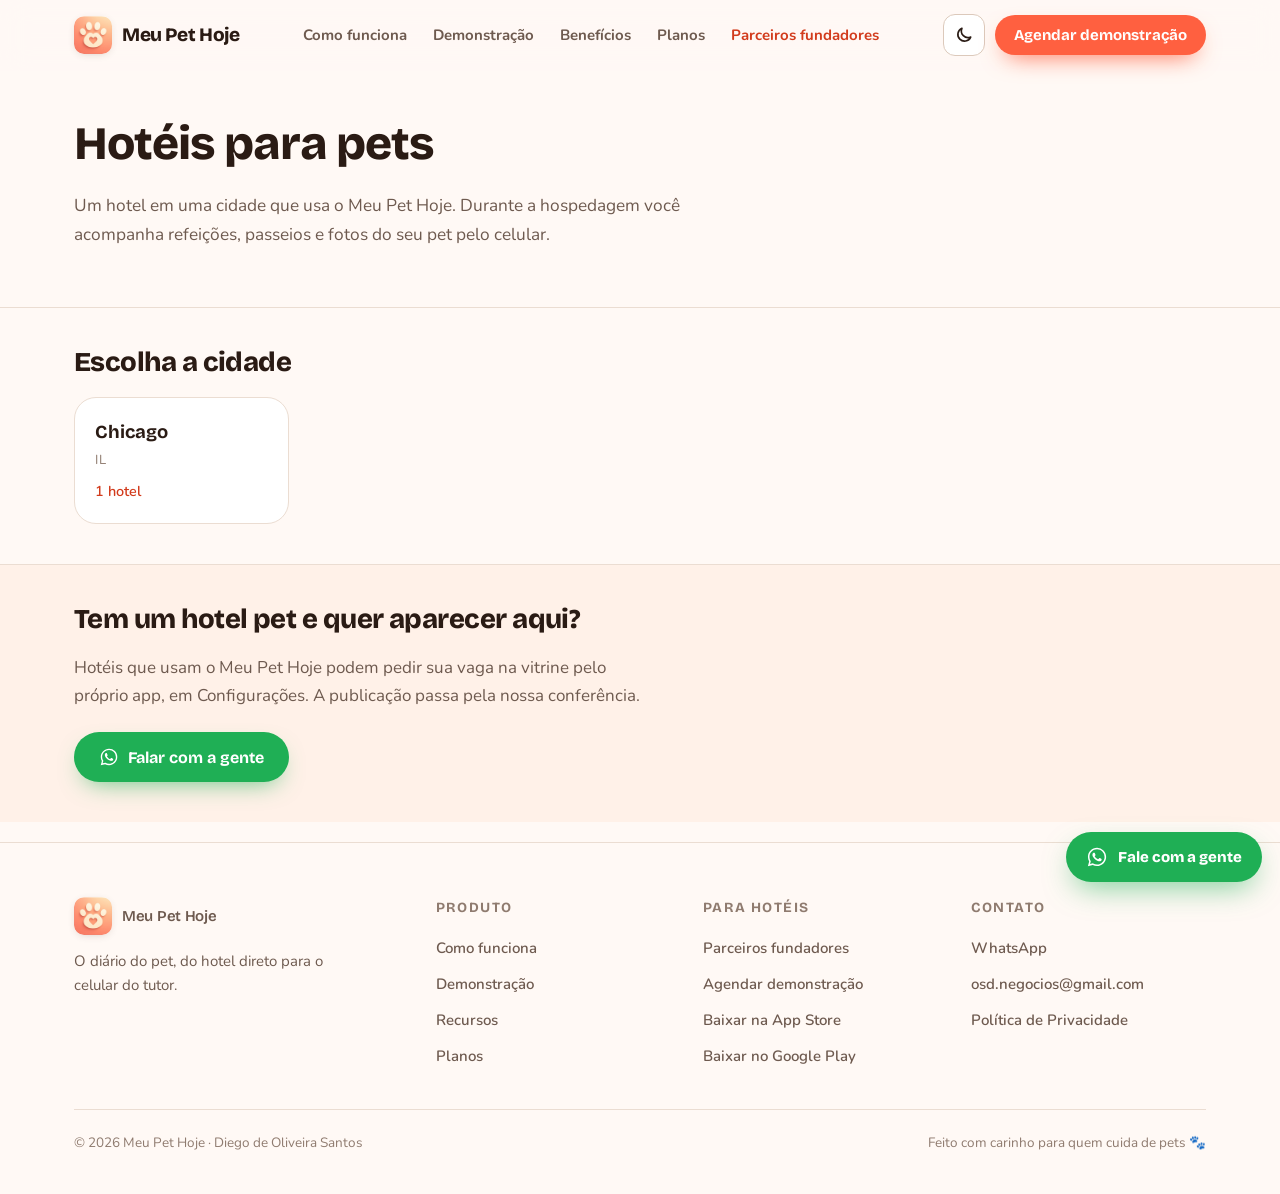
==== hoteis/index.html @ f94c90bd "feat: vitrine no ar — /hoteis/ sai do 404 Diego informou a um hotel real (Curitiba, 20 pets/dia) que" ====
<!doctype html>
<html lang="pt-BR">
<head>
<meta charset="utf-8" />
<meta name="viewport" content="width=device-width, initial-scale=1" />
<title>Hotéis para pets no Brasil — Meu Pet Hoje</title>
<meta name="description" content="Encontre hotéis para pets que mostram o dia do seu pet pelo celular: fotos, refeições e passeios em tempo real. 1 hotel em 1 cidade." />
<link rel="canonical" href="https://meupethoje.com.br/hoteis/" />
<meta name="robots" content="index, follow" />
<meta name="theme-color" content="#FF6040" />
<meta property="og:type" content="website" />
<meta property="og:locale" content="pt_BR" />
<meta property="og:site_name" content="Meu Pet Hoje" />
<meta property="og:title" content="Hotéis para pets no Brasil — Meu Pet Hoje" />
<meta property="og:description" content="Encontre hotéis para pets que mostram o dia do seu pet pelo celular: fotos, refeições e passeios em tempo real. 1 hotel em 1 cidade." />
<meta property="og:url" content="https://meupethoje.com.br/hoteis/" />
<meta property="og:image" content="https://meupethoje.com.br/assets/img/og-image.jpg" />
<meta name="twitter:card" content="summary_large_image" />
<link rel="icon" href="/favicon.ico" sizes="any" />
<link rel="icon" type="image/png" sizes="32x32" href="/assets/img/favicon-32.png" />
<link rel="apple-touch-icon" href="/assets/img/apple-touch-icon.png" />
<link rel="manifest" href="/site.webmanifest" />
<link rel="preload" href="/assets/fonts/bricolage-grotesque-latin-800-normal.woff2" as="font" type="font/woff2" crossorigin />
<link rel="preload" href="/assets/fonts/nunito-latin-400-normal.woff2" as="font" type="font/woff2" crossorigin />
<link rel="stylesheet" href="/assets/css/site.css?v=4" />
<link rel="stylesheet" href="/assets/css/vitrine.css?v=1" />
<script type="application/ld+json">{"@context":"https://schema.org","@type":"BreadcrumbList","itemListElement":[{"@type":"ListItem","position":1,"name":"Hotéis para pets","item":"https://meupethoje.com.br/hoteis/"}]}</script>
</head>
<body>
<svg width="0" height="0" style="position:absolute" aria-hidden="true">
  <symbol id="i-wa" viewBox="0 0 24 24"><path fill="currentColor" d="M12.04 2C6.58 2 2.13 6.45 2.13 11.91c0 1.75.46 3.45 1.32 4.95L2.05 22l5.25-1.38a9.9 9.9 0 0 0 4.74 1.21h.01c5.46 0 9.91-4.45 9.91-9.91 0-2.65-1.03-5.14-2.9-7.01A9.82 9.82 0 0 0 12.04 2Zm0 18.15h-.01a8.23 8.23 0 0 1-4.2-1.15l-.3-.18-3.12.82.83-3.04-.2-.31a8.2 8.2 0 0 1-1.26-4.38c0-4.54 3.7-8.24 8.25-8.24 2.2 0 4.27.86 5.83 2.42a8.18 8.18 0 0 1 2.41 5.83c0 4.54-3.7 8.23-8.23 8.23Zm4.52-6.16c-.25-.12-1.47-.72-1.69-.81-.23-.08-.39-.12-.56.13-.16.25-.64.81-.78.97-.14.17-.29.19-.54.06-.25-.12-1.05-.39-1.99-1.23-.74-.66-1.23-1.47-1.38-1.72-.14-.25-.02-.38.11-.51.11-.11.25-.29.37-.43.13-.15.17-.25.25-.42.08-.17.04-.31-.02-.43-.06-.13-.56-1.34-.76-1.84-.2-.48-.41-.42-.56-.43h-.48c-.17 0-.43.06-.66.31-.22.25-.86.85-.86 2.07 0 1.22.89 2.4 1.01 2.56.12.17 1.75 2.67 4.23 3.74.59.26 1.05.41 1.41.52.59.19 1.13.16 1.56.1.48-.07 1.47-.6 1.67-1.18.21-.58.21-1.07.14-1.18-.06-.1-.22-.16-.47-.29Z"/></symbol>
  <symbol id="i-gplay" viewBox="0 0 24 24"><path fill="#00D7FE" d="M3.6 2.3c-.3.3-.4.7-.4 1.3v16.8c0 .6.1 1 .4 1.3l.1.1 9.4-9.4v-.2L3.7 2.2z"/><path fill="#FFCE00" d="M16.2 15.5l-3.1-3.1v-.2l3.1-3.1.1.1 3.7 2.1c1.1.6 1.1 1.6 0 2.2l-3.7 2.1z"/><path fill="#FF3A44" d="M16.3 15.4L13.1 12.3l-9.5 9.4c.4.4.9.4 1.6.1l11.1-6.4"/><path fill="#00F076" d="M16.3 9.2L5.2 2.9c-.7-.4-1.2-.3-1.6.1l9.5 9.3z"/></symbol>
  <symbol id="i-apple" viewBox="0 0 24 24"><path fill="currentColor" d="M16.37 12.6c-.02-2.3 1.88-3.4 1.96-3.46-1.07-1.56-2.73-1.77-3.32-1.8-1.41-.14-2.76.83-3.48.83-.72 0-1.83-.81-3-.79-1.55.02-2.97.9-3.77 2.28-1.6 2.79-.41 6.92 1.16 9.18.76 1.11 1.67 2.35 2.87 2.31 1.15-.05 1.58-.75 2.97-.75 1.39 0 1.78.75 3 .72 1.24-.02 2.02-1.13 2.78-2.24.87-1.28 1.23-2.52 1.25-2.59-.03-.01-2.4-.92-2.42-3.69ZM14.1 5.82c.64-.77 1.07-1.85.95-2.92-.92.04-2.03.61-2.69 1.38-.59.68-1.1 1.77-.96 2.82 1.02.08 2.06-.52 2.7-1.28Z"/></symbol>
  <symbol id="i-menu" viewBox="0 0 24 24"><path fill="none" stroke="currentColor" stroke-width="2" stroke-linecap="round" d="M4 7h16M4 12h16M4 17h16"/></symbol>
  <symbol id="i-sun" viewBox="0 0 24 24"><g fill="none" stroke="currentColor" stroke-width="2" stroke-linecap="round"><circle cx="12" cy="12" r="4.2"/><path d="M12 2.5v2.2M12 19.3v2.2M2.5 12h2.2M19.3 12h2.2M5.3 5.3l1.6 1.6M17.1 17.1l1.6 1.6M5.3 18.7l1.6-1.6M17.1 6.9l1.6-1.6"/></g></symbol>
  <symbol id="i-moon" viewBox="0 0 24 24"><path fill="none" stroke="currentColor" stroke-width="2" stroke-linejoin="round" d="M20 14.5A8 8 0 0 1 9.5 4a8 8 0 1 0 10.5 10.5Z"/></symbol>
  <symbol id="i-mail" viewBox="0 0 24 24"><path fill="none" stroke="currentColor" stroke-width="2" stroke-linejoin="round" d="M3 6h18v12H3zM3 7l9 6 9-6"/></symbol>
</svg>
<a class="skip" href="#conteudo">Pular para o conteúdo</a>
<header class="nav" id="nav">
  <div class="wrap nav-inner">
    <a class="brand" href="/" aria-label="Meu Pet Hoje — página inicial"><img src="/assets/img/logo-96.png" width="38" height="38" alt="" /> Meu Pet Hoje</a>
    <nav class="nav-links" aria-label="Principal">
      <a href="/#como">Como funciona</a>
      <a href="/#demonstracao">Demonstração</a>
      <a href="/#beneficios">Benefícios</a>
      <a href="/#planos">Planos</a>
      <a href="/parceiros.html"  aria-current="page">Parceiros fundadores</a>
    </nav>
    <div class="nav-right">
      <button class="icon-btn" id="themeBtn" type="button" aria-label="Alternar tema"><svg><use href="#i-moon"/></svg></button>
      <a class="btn btn-primary btn-sm" data-wa="demo" href="https://wa.me/13129897348">Agendar demonstração</a>
      <button class="icon-btn menu-btn" id="menuBtn" type="button" aria-label="Abrir menu" aria-expanded="false" aria-controls="drawer"><svg><use href="#i-menu"/></svg></button>
    </div>
  </div>
</header>
<nav class="drawer" id="drawer" aria-label="Menu">
  <a class="dl" href="/#como">Como funciona</a>
  <a class="dl" href="/#demonstracao">Demonstração</a>
  <a class="dl" href="/#beneficios">Benefícios</a>
  <a class="dl" href="/#planos">Planos</a>
  <a class="dl" href="/parceiros.html">Parceiros fundadores</a>
  <a class="btn btn-wa" data-wa="demo" href="https://wa.me/13129897348"><svg><use href="#i-wa"/></svg> Agendar demonstração</a>
</nav>
<main id="conteudo">

<section class="vt-hero">
  <div class="wrap">
    <h1>Hotéis para pets</h1>
    <p class="vt-desc">Um hotel em uma cidade que usa o Meu Pet Hoje. Durante a hospedagem você acompanha refeições, passeios e fotos do seu pet pelo celular.</p>
  </div>
</section>

<section class="vt-bloco">
  <div class="wrap">
    <h2>Escolha a cidade</h2>
    <div class="vt-cidades">
      <a class="vt-cidade" href="/hoteis/chicago/">
        <strong>Chicago</strong>
        <span>IL</span>
        <em>1 hotel</em>
      </a>
    </div>
  </div>
</section>

<section class="vt-bloco vt-convite">
  <div class="wrap">
    <h2>Tem um hotel pet e quer aparecer aqui?</h2>
    <p>
      Hotéis que usam o Meu Pet Hoje podem pedir sua vaga na vitrine pelo
      próprio app, em Configurações. A publicação passa pela nossa conferência.
    </p>
    <a class="btn btn-wa" href="https://wa.me/13129897348?text=Ol%C3%A1!%20Tenho%20um%20hotel%20pet%20e%20quero%20aparecer%20na%20vitrine%20do%20Meu%20Pet%20Hoje."><svg><use href="#i-wa"/></svg> Falar com a gente</a>
  </div>
</section>

</main>
<footer class="ft">
  <div class="wrap">
    <div class="ft-grid">
      <div>
        <a class="brand" href="/"><img src="/assets/img/logo-96.png" width="38" height="38" alt="" /> Meu Pet Hoje</a>
        <p class="ft-note">O diário do pet, do hotel direto para o celular do tutor.</p>
      </div>
      <div>
        <h4>Produto</h4>
        <ul>
          <li><a href="/#como">Como funciona</a></li>
          <li><a href="/#demonstracao">Demonstração</a></li>
          <li><a href="/#recursos">Recursos</a></li>
          <li><a href="/#planos">Planos</a></li>
        </ul>
      </div>
      <div>
        <h4>Para hotéis</h4>
        <ul>
          <li><a href="/parceiros.html">Parceiros fundadores</a></li>
          <li><a data-wa="demo" href="https://wa.me/13129897348">Agendar demonstração</a></li>
          <li><a data-appstore href="https://apps.apple.com/br/app/meu-pet-hoje/id6774032771">Baixar na App Store</a></li>
          <li><a data-playstore href="https://play.google.com/store/apps/details?id=com.meupethoje.app">Baixar no Google Play</a></li>
        </ul>
      </div>
      <div>
        <h4>Contato</h4>
        <ul>
          <li><a data-wa="Olá! Tenho uma dúvida sobre o Meu Pet Hoje." href="https://wa.me/13129897348">WhatsApp</a></li>
          <li><a data-email="Contato — Meu Pet Hoje" href="mailto:osd.negocios@gmail.com">osd.negocios@gmail.com</a></li>
          <li><a href="/privacidade.html">Política de Privacidade</a></li>
        </ul>
      </div>
    </div>
    <div class="ft-made"><span>© <span id="year">2026</span> Meu Pet Hoje · Diego de Oliveira Santos</span><span>Feito com carinho para quem cuida de pets 🐾</span></div>
  </div>
</footer>
<a class="wa-fab" data-wa="demo" href="https://wa.me/13129897348" aria-label="Falar no WhatsApp"><svg><use href="#i-wa"/></svg><span class="t">Fale com a gente</span></a>
<script src="/assets/js/site.js?v=6"></script>

</body>
</html>
---- assets/css/site.css ----
/* =========================================================
   Meu Pet Hoje — estilos compartilhados por todas as páginas
   Identidade: coral #FF6040 · Nunito + Bricolage Grotesque
   ========================================================= */
@font-face{font-family:"Nunito";font-style:normal;font-weight:400;font-display:swap;src:url("../fonts/nunito-latin-400-normal.woff2") format("woff2")}
@font-face{font-family:"Nunito";font-style:normal;font-weight:600;font-display:swap;src:url("../fonts/nunito-latin-600-normal.woff2") format("woff2")}
@font-face{font-family:"Nunito";font-style:normal;font-weight:700;font-display:swap;src:url("../fonts/nunito-latin-700-normal.woff2") format("woff2")}
@font-face{font-family:"Nunito";font-style:normal;font-weight:800;font-display:swap;src:url("../fonts/nunito-latin-800-normal.woff2") format("woff2")}
@font-face{font-family:"Nunito";font-style:normal;font-weight:900;font-display:swap;src:url("../fonts/nunito-latin-900-normal.woff2") format("woff2")}
@font-face{font-family:"Bricolage Grotesque";font-style:normal;font-weight:600;font-display:swap;src:url("../fonts/bricolage-grotesque-latin-600-normal.woff2") format("woff2")}
@font-face{font-family:"Bricolage Grotesque";font-style:normal;font-weight:700;font-display:swap;src:url("../fonts/bricolage-grotesque-latin-700-normal.woff2") format("woff2")}
@font-face{font-family:"Bricolage Grotesque";font-style:normal;font-weight:800;font-display:swap;src:url("../fonts/bricolage-grotesque-latin-800-normal.woff2") format("woff2")}
:root {
  --bg: #FFF9F5;
  --surface: #FFFFFF;
  --surface-2: #FFF1E8;
  --ink: #2A1B14;
  --ink-soft: #6E5A4F;
  --ink-faint: #8f7b6f;
  --line: #EBDDD2;
  --line-strong: #DCC9BB;
  --accent: #FF6040;
  --accent-deep: #D23B1C;
  --accent-weak: #FFE4DB;
  --gold: #F0A338;
  --sage: #3F8A66;
  --sage-weak: #E3F1E9;
  --wa: #1FAF55;
  --shadow: 24px 32px 70px -40px rgba(74, 40, 24, .45);
  --shadow-sm: 0 2px 10px -4px rgba(74, 40, 24, .3);
  --radius: 22px;
  --maxw: 1180px;
  --display: "Bricolage Grotesque", "Nunito", system-ui, sans-serif;
  --body: "Nunito", system-ui, -apple-system, "Segoe UI", sans-serif;
  color-scheme: light;
}
@media (prefers-color-scheme: dark) {
  :root:not([data-theme="light"]) {
    --bg: #170E0A; --surface: #22150F; --surface-2: #2C1D14;
    --ink: #FBEFE7; --ink-soft: #C6A997; --ink-faint: #9e8274;
    --line: #38251B; --line-strong: #4A3123;
    --accent: #FF6F50; --accent-deep: #FF8C73; --accent-weak: #3A201A;
    --gold: #F4B157; --sage: #7FB89A; --sage-weak: #1d2c24;
    --shadow: 24px 32px 70px -40px rgba(0,0,0,.7); --shadow-sm: 0 2px 10px -4px rgba(0,0,0,.6);
    color-scheme: dark;
  }
}
:root[data-theme="dark"] {
  --bg: #170E0A; --surface: #22150F; --surface-2: #2C1D14;
  --ink: #FBEFE7; --ink-soft: #C6A997; --ink-faint: #9e8274;
  --line: #38251B; --line-strong: #4A3123;
  --accent: #FF6F50; --accent-deep: #FF8C73; --accent-weak: #3A201A;
  --gold: #F4B157; --sage: #7FB89A; --sage-weak: #1d2c24;
  --shadow: 24px 32px 70px -40px rgba(0,0,0,.7); --shadow-sm: 0 2px 10px -4px rgba(0,0,0,.6);
  color-scheme: dark;
}

* { box-sizing: border-box; }
html { scroll-behavior: smooth; -webkit-text-size-adjust: 100%; scroll-padding-top: 84px; }
body {
  margin: 0; background: var(--bg); color: var(--ink);
  font-family: var(--body); font-size: 17px; line-height: 1.6;
  -webkit-font-smoothing: antialiased; overflow-x: hidden;
}
@media (prefers-reduced-motion: reduce) {
  html { scroll-behavior: auto; }
  *, *::before, *::after { animation: none !important; transition: none !important; }
}
h1, h2, h3 { font-family: var(--display); font-weight: 800; line-height: 1.06; margin: 0; text-wrap: balance; letter-spacing: -.02em; }
p { margin: 0; }
a { color: inherit; text-decoration: none; }
img, video { max-width: 100%; }
:focus-visible { outline: 3px solid var(--accent); outline-offset: 3px; border-radius: 8px; }
.wrap { width: 100%; max-width: var(--maxw); margin: 0 auto; padding: 0 24px; }
@media (max-width: 480px) { .wrap { padding: 0 16px; } }
.sr-only { position: absolute; width: 1px; height: 1px; overflow: hidden; clip: rect(0 0 0 0); white-space: nowrap; }
.skip { position: absolute; left: 12px; top: -60px; z-index: 200; background: var(--ink); color: var(--bg); padding: 10px 16px; border-radius: 10px; font-weight: 800; }
.skip:focus { top: 12px; }

.eyebrow {
  font-family: var(--display); font-weight: 700; font-size: 13px; letter-spacing: .14em; text-transform: uppercase;
  color: var(--accent-deep); display: inline-flex; align-items: center; gap: 8px;
}
.eyebrow::before { content: ""; width: 22px; height: 2px; background: var(--accent); border-radius: 2px; }
.center .eyebrow, .eyebrow.c { justify-content: center; }

/* ---------- Buttons ---------- */
.btn {
  display: inline-flex; align-items: center; justify-content: center; gap: 9px;
  font-family: var(--display); font-weight: 700; font-size: 16px; line-height: 1.2;
  padding: 14px 24px; border-radius: 100px; border: 1.5px solid transparent;
  cursor: pointer; transition: transform .18s ease, box-shadow .18s ease, background .18s ease, color .18s, border-color .18s;
  text-align: center;
}
.btn svg { width: 20px; height: 20px; flex: none; }
.btn-primary { background: var(--accent); color: #fff; box-shadow: 0 10px 24px -10px var(--accent); }
.btn-primary:hover { transform: translateY(-2px); background: var(--accent-deep); }
.btn-wa { background: var(--wa); color: #fff; box-shadow: 0 10px 24px -10px rgba(31,175,85,.7); }
.btn-wa:hover { transform: translateY(-2px); background: #17944a; }
.btn-ghost { background: transparent; color: var(--ink); border-color: var(--line-strong); }
.btn-ghost:hover { transform: translateY(-2px); border-color: var(--accent); color: var(--accent-deep); }
.btn-sm { padding: 10px 18px; font-size: 15px; }
.btn-block { width: 100%; }
@media (max-width: 480px) { .btn { white-space: normal; } }

/* ---------- Nav ---------- */
header.nav {
  position: sticky; top: 0; z-index: 60;
  backdrop-filter: saturate(1.4) blur(14px); -webkit-backdrop-filter: saturate(1.4) blur(14px);
  background: color-mix(in srgb, var(--bg) 86%, transparent);
  border-bottom: 1px solid transparent; transition: border-color .3s ease;
}
header.nav.scrolled { border-bottom-color: var(--line); }
.nav-inner { display: flex; align-items: center; justify-content: space-between; height: 70px; gap: 16px; }
.brand { display: flex; align-items: center; gap: 10px; font-family: var(--display); font-weight: 800; font-size: 19px; letter-spacing: -.02em; white-space: nowrap; flex-shrink: 0; }
.brand img { width: 38px; height: 38px; border-radius: 10px; box-shadow: var(--shadow-sm); }
.nav-links { display: flex; align-items: center; gap: 26px; }
.nav-links a { font-weight: 700; font-size: 15px; color: var(--ink-soft); transition: color .15s; }
.nav-links a:hover, .nav-links a[aria-current="page"] { color: var(--accent-deep); }
.nav-right { display: flex; align-items: center; gap: 10px; }
.icon-btn {
  width: 42px; height: 42px; border-radius: 12px; border: 1.5px solid var(--line-strong);
  background: var(--surface); color: var(--ink); cursor: pointer; display: grid; place-items: center;
  transition: border-color .15s;
}
.icon-btn:hover { border-color: var(--accent); }
.icon-btn svg { width: 20px; height: 20px; }
@keyframes mph-spin { from { transform: rotate(-90deg) scale(.6); opacity: .2; } to { transform: none; opacity: 1; } }
#themeBtn.spin svg { animation: mph-spin .45s cubic-bezier(.2,.8,.2,1); }
@media (prefers-reduced-motion: reduce) { #themeBtn.spin svg { animation: none; } }
.menu-btn { display: none; }
@media (max-width: 960px) {
  .nav-links { display: none; }
  .menu-btn { display: grid; }
}
@media (max-width: 600px) { .nav-right .btn { display: none; } }
.drawer {
  position: fixed; inset: 70px 0 auto 0; z-index: 59; background: var(--bg);
  border-bottom: 1px solid var(--line); box-shadow: var(--shadow);
  padding: 10px 16px 22px; display: none; flex-direction: column;
}
.drawer.open { display: flex; }
.drawer a.dl { padding: 14px 6px; font-family: var(--display); font-weight: 700; font-size: 18px; border-bottom: 1px solid var(--line); }
.drawer .btn { margin-top: 16px; }
@media (min-width: 961px) { .drawer { display: none !important; } }

/* ---------- Sections ---------- */
section.blk { padding: 88px 0; }
@media (max-width: 720px) { section.blk { padding: 64px 0; } }
.sec-head { max-width: 680px; margin-bottom: 48px; }
.sec-head.center { margin-inline: auto; text-align: center; }
.sec-head h2 { font-size: clamp(1.9rem, 3.8vw, 2.9rem); margin-top: 14px; }
.sec-head p { color: var(--ink-soft); font-size: 1.1rem; margin-top: 16px; }
.alt { background: var(--surface-2); border-block: 1px solid var(--line); }

/* ---------- Device frame for real screenshots ---------- */
.device {
  position: relative; background: #141414; border-radius: 40px; padding: 9px;
  box-shadow: var(--shadow); border: 1px solid rgba(0,0,0,.25);
}
.device img { display: block; width: 100%; height: auto; border-radius: 32px; }

/* ---------- Footer ---------- */
footer.ft { border-top: 1px solid var(--line); padding: 54px 0 40px; margin-top: 20px; }
.ft-grid { display: grid; grid-template-columns: 1.4fr 1fr 1fr 1fr; gap: 32px; }
.ft-grid h4 { font-family: var(--display); font-size: 14px; letter-spacing: .1em; text-transform: uppercase; color: var(--ink-faint); margin: 0 0 14px; }
.ft-grid ul { list-style: none; padding: 0; margin: 0; display: flex; flex-direction: column; gap: 9px; }
.ft-grid a { color: var(--ink-soft); font-weight: 600; font-size: 15px; }
.ft-grid a:hover { color: var(--accent-deep); }
.ft-note { color: var(--ink-soft); font-size: 15px; margin-top: 14px; max-width: 32ch; }
.ft-made { color: var(--ink-faint); font-size: 13.5px; margin-top: 40px; padding-top: 22px; border-top: 1px solid var(--line); display: flex; justify-content: space-between; gap: 12px; flex-wrap: wrap; }
@media (max-width: 860px) { .ft-grid { grid-template-columns: 1fr 1fr; } .ft-grid > div:first-child { grid-column: 1 / -1; } }

/* ---------- WhatsApp floating button ---------- */
.wa-fab {
  position: fixed; right: 18px; bottom: 18px; z-index: 80;
  display: inline-flex; align-items: center; gap: 10px;
  background: var(--wa); color: #fff; border-radius: 100px;
  padding: 13px 20px; font-family: var(--display); font-weight: 800; font-size: 15px;
  box-shadow: 0 12px 30px -8px rgba(31, 175, 85, .6); transition: transform .18s ease;
}
.wa-fab:hover { transform: translateY(-3px); }
.wa-fab svg { width: 22px; height: 22px; }
@media (max-width: 640px) { .wa-fab .t { display: none; } .wa-fab { padding: 15px; } }

/* ---------- Badges das lojas (App Store / Google Play) ---------- */
.store-pill {
  display: inline-flex; align-items: center; gap: 9px;
  background: var(--ink); color: var(--bg); border-radius: 12px;
  padding: 8px 16px; font-family: var(--display); font-weight: 700; font-size: 15px; line-height: 1.15;
  transition: transform .18s ease;
}
.store-pill:hover { transform: translateY(-2px); }
.store-pill svg { width: 20px; height: 20px; flex-shrink: 0; }
.store-pill small { display: block; font-weight: 600; font-size: 10px; opacity: .75; letter-spacing: .05em; }

/* ---------- Forms ---------- */
.form { display: grid; gap: 16px; }
.form .row2 { display: grid; grid-template-columns: 1fr 1fr; gap: 16px; }
@media (max-width: 560px) { .form .row2 { grid-template-columns: 1fr; } }
.form label { display: block; font-weight: 800; font-size: 14.5px; margin-bottom: 6px; }
.form label small { font-weight: 600; color: var(--ink-faint); }
.form input, .form select, .form textarea {
  width: 100%; font: inherit; font-size: 16px; color: var(--ink);
  background: var(--surface); border: 1.5px solid var(--line-strong); border-radius: 14px; padding: 12px 14px;
}
.form textarea { min-height: 96px; resize: vertical; }
.form input:focus, .form select:focus, .form textarea:focus { outline: none; border-color: var(--accent); box-shadow: 0 0 0 4px var(--accent-weak); }
.form .hint { font-size: 13.5px; color: var(--ink-faint); font-weight: 600; }
.form .err { color: var(--accent-deep); font-weight: 700; font-size: 14px; min-height: 1em; }

/* ---------- Reveal on scroll ---------- */
.js .reveal { opacity: 0; transform: translateY(24px); transition: opacity .7s cubic-bezier(.2,.7,.2,1), transform .7s cubic-bezier(.2,.7,.2,1); }
.js .reveal.in { opacity: 1; transform: none; }

/* ---------- Simple page header (subpages) ---------- */
.page-hero { padding: 64px 0 24px; position: relative; overflow: hidden; }
.page-hero::before {
  content: ""; position: absolute; inset: 0; z-index: -1; pointer-events: none;
  background: radial-gradient(55% 60% at 85% 0%, color-mix(in srgb, var(--accent) 18%, transparent), transparent 70%);
}
.page-hero h1 { font-size: clamp(2.2rem, 5vw, 3.6rem); margin-top: 16px; }
.page-hero .sub { font-size: clamp(1.05rem, 1.7vw, 1.25rem); color: var(--ink-soft); max-width: 52ch; margin-top: 18px; }
---- assets/css/vitrine.css ----
/* Vitrine de hotéis — páginas geradas por tools/gerar-vitrine.mjs
 *
 * Arquivo separado de propósito: nada aqui altera as páginas que já existem.
 * Usa só os tokens de site.css (--ink, --accent, --line, --radius...), então
 * claro e escuro funcionam sem uma única cor escrita à mão.
 */

/* ------------------------------------------------------------------ topo  */
.vt-hero {
  padding: 48px 0 32px;
  border-bottom: 1px solid var(--line);
}

.vt-migalhas {
  font-size: .9rem;
  color: var(--ink-faint);
  margin-bottom: 20px;
  display: flex;
  flex-wrap: wrap;
  gap: 8px;
  align-items: center;
}
.vt-migalhas a { color: var(--ink-soft); text-decoration: none; }
.vt-migalhas a:hover { color: var(--accent); text-decoration: underline; }
.vt-migalhas [aria-current] { color: var(--ink); font-weight: 600; }

.vt-cabeca {
  display: flex;
  align-items: center;
  gap: 20px;
  flex-wrap: wrap;
}
.vt-logo {
  width: 88px; height: 88px;
  border-radius: 20px;
  object-fit: cover;
  border: 1px solid var(--line);
  background: var(--surface);
  flex: none;
}

.vt-hero h1 {
  font-family: var(--display);
  font-size: clamp(1.9rem, 5vw, 2.9rem);
  line-height: 1.1;
  margin: 0;
  color: var(--ink);
  text-wrap: balance;
}
.vt-local {
  margin: 6px 0 0;
  color: var(--ink-soft);
  font-size: 1.05rem;
}
.vt-desc {
  margin: 22px 0 26px;
  max-width: 62ch;
  color: var(--ink-soft);
  font-size: 1.08rem;
  line-height: 1.65;
}

/* Só o texto escrito pelo hotel respeita as quebras de linha dele.  Aplicar
   isso ao .vt-desc geral fazia os textos do site quebrarem onde o código
   quebrava, não onde a frase pedia. */
.vt-desc-hotel { white-space: pre-line; }

/* --------------------------------------------------------------- blocos  */
.vt-bloco { padding: 40px 0; }
.vt-bloco + .vt-bloco { border-top: 1px solid var(--line); }
.vt-bloco h2 {
  font-family: var(--display);
  font-size: clamp(1.3rem, 3vw, 1.7rem);
  margin: 0 0 20px;
  color: var(--ink);
}

/* ------------------------------------------------------------- serviços  */
.vt-servicos {
  list-style: none;
  margin: 0; padding: 0;
  display: flex;
  flex-wrap: wrap;
  gap: 10px;
}
.vt-servicos li {
  background: var(--surface-2);
  color: var(--ink);
  border: 1px solid var(--line);
  border-radius: 999px;
  padding: 9px 18px;
  font-size: .95rem;
  font-weight: 600;
}

/* ---------------------------------------------------------------- fotos  */
.vt-fotos {
  display: grid;
  grid-template-columns: repeat(auto-fill, minmax(220px, 1fr));
  gap: 14px;
}
.vt-fotos img {
  width: 100%;
  aspect-ratio: 4 / 3;
  object-fit: cover;
  border-radius: var(--radius);
  border: 1px solid var(--line);
  background: var(--surface-2);
}

/* ------------------------------------------------- lista de hotéis       */
.vt-lista {
  display: grid;
  grid-template-columns: repeat(auto-fill, minmax(300px, 1fr));
  gap: 16px;
}
.vt-card {
  display: flex;
  gap: 16px;
  align-items: flex-start;
  padding: 20px;
  background: var(--surface);
  border: 1px solid var(--line);
  border-radius: var(--radius);
  text-decoration: none;
  color: inherit;
  transition: border-color .18s ease, transform .18s ease, box-shadow .18s ease;
}
.vt-card:hover {
  border-color: var(--accent);
  transform: translateY(-2px);
  box-shadow: var(--shadow-sm);
}
.vt-card img {
  width: 64px; height: 64px;
  border-radius: 16px;
  object-fit: cover;
  flex: none;
  border: 1px solid var(--line);
}
.vt-card-sem {
  width: 64px; height: 64px;
  border-radius: 16px;
  background: var(--surface-2);
  display: grid; place-items: center;
  font-size: 1.6rem;
  flex: none;
}
.vt-card-txt { display: flex; flex-direction: column; gap: 5px; min-width: 0; }
.vt-card-txt strong {
  font-family: var(--display);
  font-size: 1.12rem;
  color: var(--ink);
  line-height: 1.25;
}
.vt-card-local { font-size: .88rem; color: var(--ink-faint); }
.vt-card-desc {
  font-size: .94rem;
  color: var(--ink-soft);
  line-height: 1.5;
}
.vt-card-tags { display: flex; flex-wrap: wrap; gap: 6px; margin-top: 4px; }
.vt-card-tags span {
  font-size: .76rem;
  font-weight: 600;
  background: var(--accent-weak);
  color: var(--accent-deep);
  border-radius: 999px;
  padding: 4px 10px;
}

/* -------------------------------------------------------------- cidades  */
.vt-cidades {
  display: grid;
  grid-template-columns: repeat(auto-fill, minmax(190px, 1fr));
  gap: 14px;
}
.vt-cidade {
  display: flex;
  flex-direction: column;
  gap: 3px;
  padding: 20px;
  background: var(--surface);
  border: 1px solid var(--line);
  border-radius: var(--radius);
  text-decoration: none;
  transition: border-color .18s ease, transform .18s ease;
}
.vt-cidade:hover { border-color: var(--accent); transform: translateY(-2px); }
.vt-cidade strong {
  font-family: var(--display);
  font-size: 1.15rem;
  color: var(--ink);
}
.vt-cidade span { font-size: .82rem; color: var(--ink-faint); text-transform: uppercase; letter-spacing: .04em; }
.vt-cidade em { font-style: normal; font-size: .9rem; color: var(--accent-deep); font-weight: 600; margin-top: 6px; }

/* ----------------------------------------------- chamadas no fim da página */
.vt-acompanhe, .vt-convite { background: var(--surface-2); }
.vt-acompanhe p, .vt-convite p {
  max-width: 58ch;
  color: var(--ink-soft);
  line-height: 1.65;
  margin: 0 0 22px;
}

/* Botão grande: site.css tem btn-sm, mas não a versão grande que a página do
   hotel pede para o contato por WhatsApp. */
.btn-lg {
  font-size: 1.05rem;
  padding: 15px 28px;
}

@media (max-width: 560px) {
  .vt-hero { padding: 32px 0 24px; }
  .vt-logo { width: 68px; height: 68px; border-radius: 16px; }
  .vt-lista, .vt-cidades { grid-template-columns: 1fr; }
}
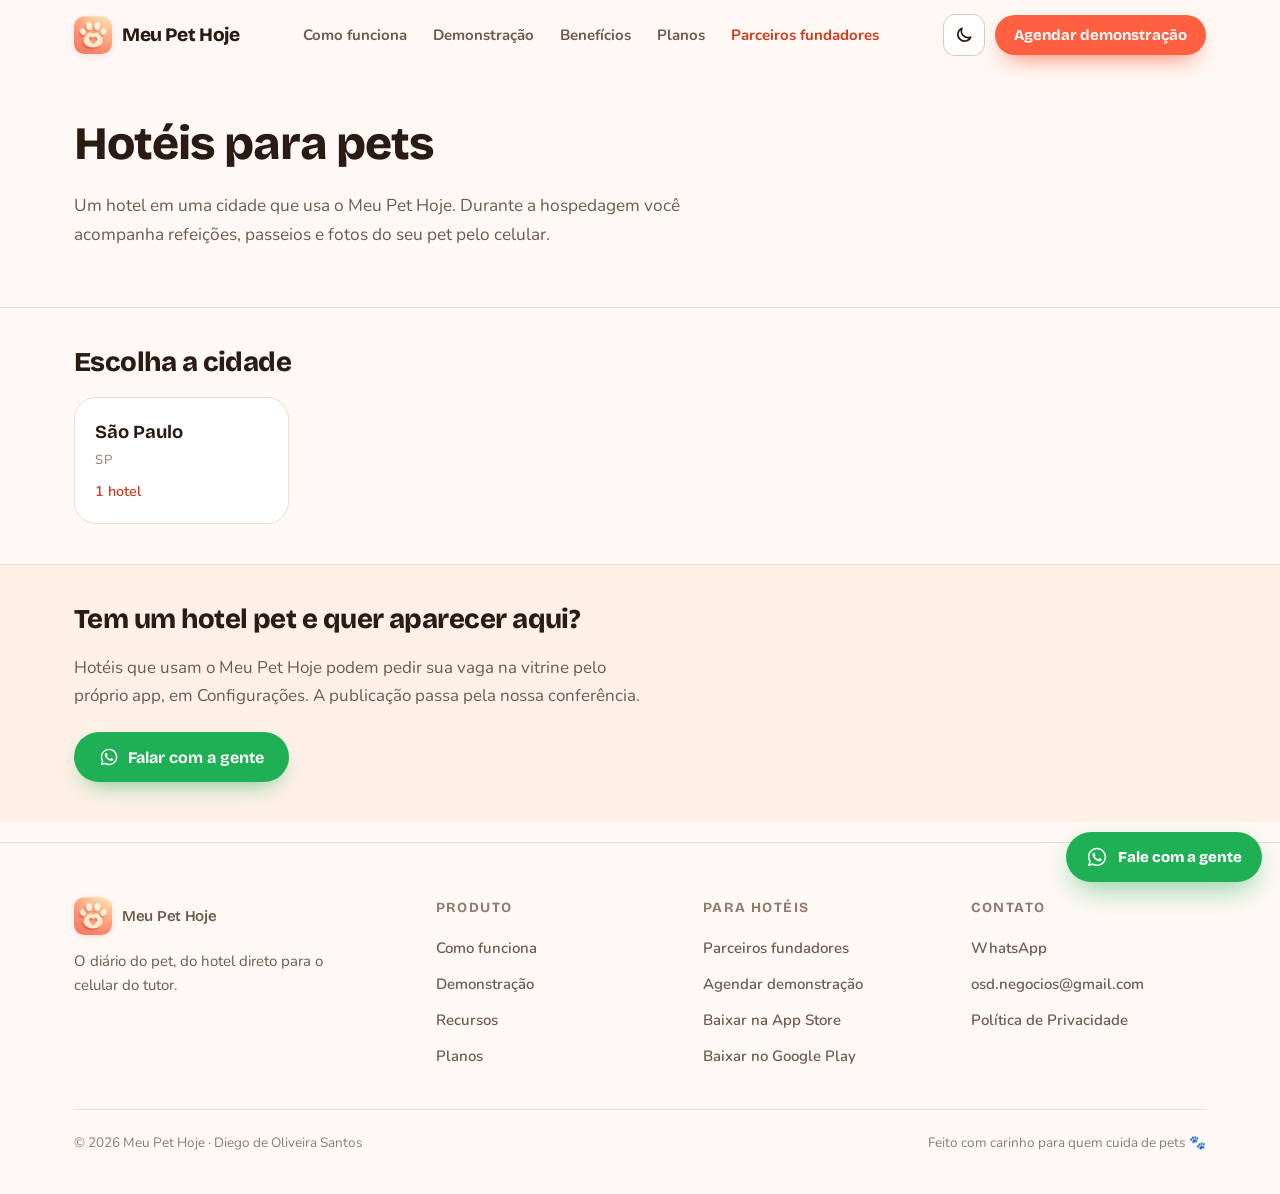
==== commit 2188efbe: "feat(vitrine): Cabana Pet Hotel, São Paulo — primeiro hotel brasileiro Diego percebeu o problema que" ====
--- a/hoteis/index.html
+++ b/hoteis/index.html
@@ -75,9 +75,9 @@
   <div class="wrap">
     <h2>Escolha a cidade</h2>
     <div class="vt-cidades">
-      <a class="vt-cidade" href="/hoteis/chicago/">
-        <strong>Chicago</strong>
-        <span>IL</span>
+      <a class="vt-cidade" href="/hoteis/sao-paulo/">
+        <strong>São Paulo</strong>
+        <span>SP</span>
         <em>1 hotel</em>
       </a>
     </div>
